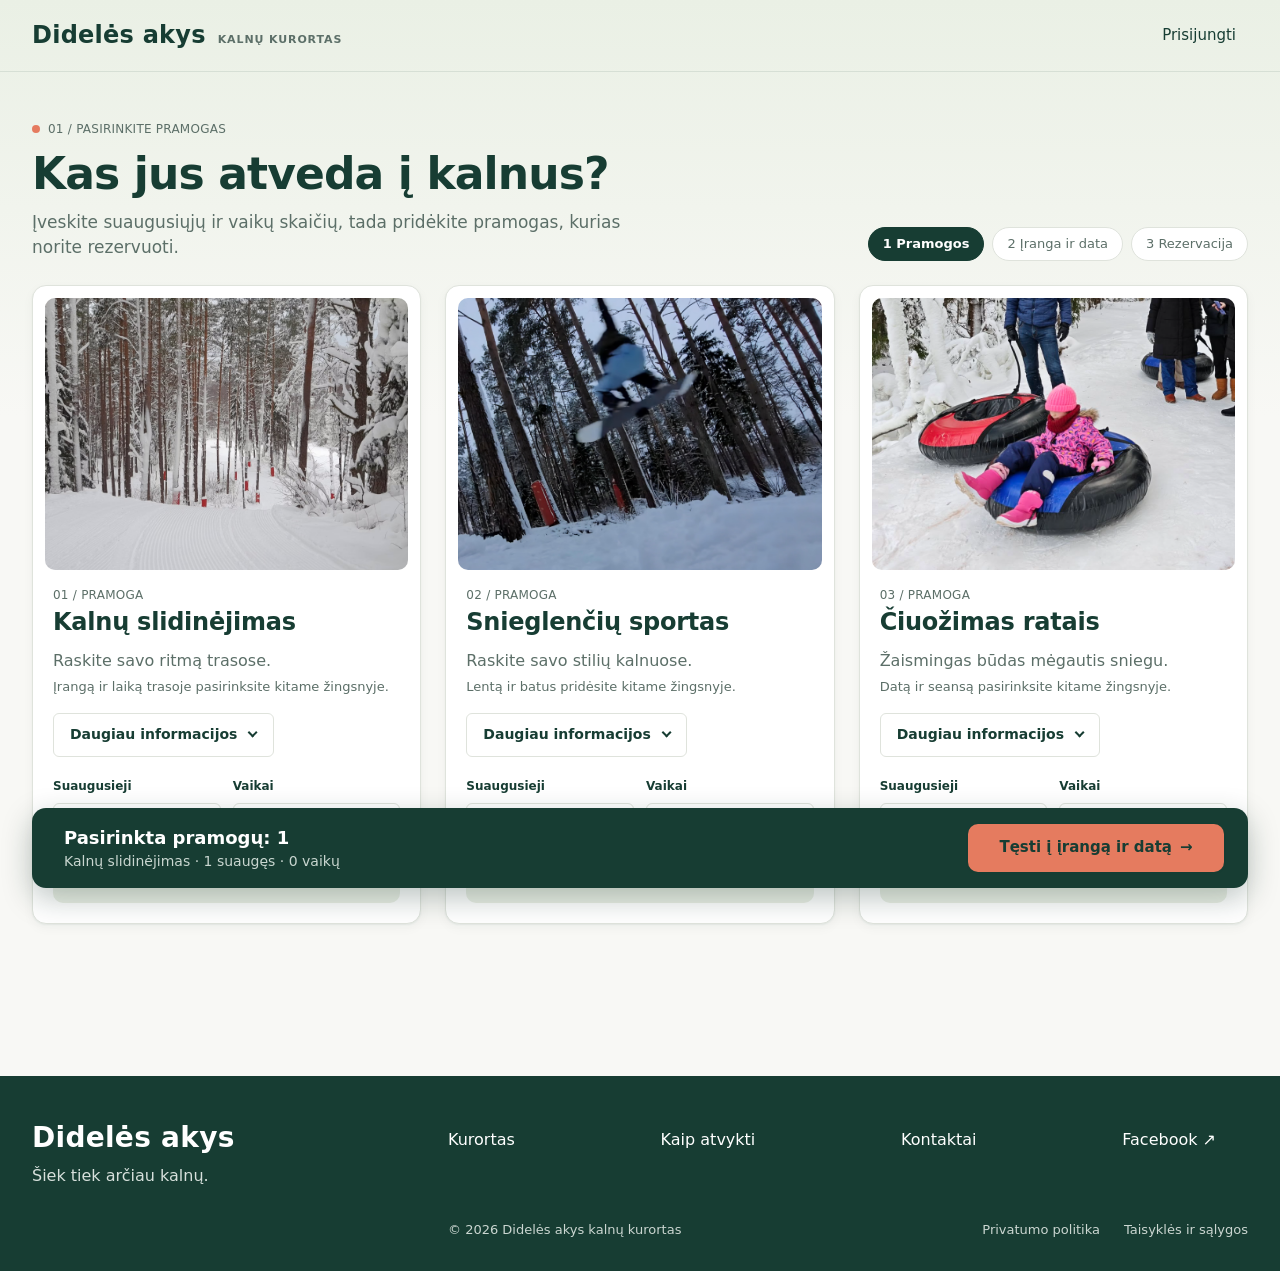
==== attractions.html @ ebd8e219 "Initial commit" ====
<!DOCTYPE html>
<html lang="lt">
<head>
  <meta charset="utf-8">
  <meta name="viewport" content="width=device-width, initial-scale=1">
  <title>Pasirinkite pramogas – Didelės akys kalnų kurortas</title>
  <meta name="description" content="Pasirinkite pramogas Didelės akys kalnų kurorte: kalnų slidinėjimą, snieglenčių sportą ir čiuožimą ratais.">
  <link rel="alternate" hreflang="en" href="index.html">
  <link rel="alternate" hreflang="lt" href="lt.html">
  <link rel="stylesheet" href="css/attractions.css">
</head>
<body>
  <a class="skip-link" href="#main">Pereiti prie turinio</a>

  <header class="site-header">
    <div class="container header-inner">
      <a class="brand" href="index.html" id="nav-home" data-action="home" aria-label="Didelės akys kalnų kurortas, pradžia">
        <span class="brand-name">Didelės akys</span>
        <span class="brand-sub">Kalnų kurortas</span>
      </a>
      <nav class="header-nav" aria-label="Pagrindinė naršymo juosta">
        <a class="nav-link nav-hide-sm" href="#" id="nav-login" data-action="login">Prisijungti</a>
      </nav>
    </div>
  </header>

  <main id="main" class="container">
    <section class="page-intro" aria-labelledby="page-title">
      <p class="eyebrow">01 / Pasirinkite pramogas</p>
      <h1 id="page-title">Kas jus atveda į kalnus?</h1>
      <div class="intro-row">
        <p class="lead">Įveskite suaugusiųjų ir vaikų skaičių, tada pridėkite pramogas, kurias norite rezervuoti.</p>
        <ol class="steps" aria-label="Rezervavimo žingsniai">
          <li aria-current="step" data-step="attractions">1 Pramogos</li>
          <li data-step="gear-date">2 Įranga ir data</li>
          <li data-step="reservation">3 Rezervacija</li>
        </ol>
      </div>
    </section>

    <form class="booking" id="booking-form" action="#" method="post">
      <div class="booking-layout">

        <!-- Each card is one attraction. JS can find everything through the data-* hooks. Descriptions use native <details>, so no JS is needed to expand them. -->
        <ul class="attractions" id="attractions-list" aria-label="Pramogos">

          <!-- Alpine skiing -->
          <li class="card" data-attraction="alpine-skiing" data-name="Kalnų slidinėjimas">
            <img class="card-img" src="images/alpine-skiing.jpg" alt="Du žmonės slidinėja saulėtoje trasoje" width="332" height="392" loading="lazy">
            <div class="card-body">
              <div class="card-head">
                <div>
                  <p class="eyebrow">01 / Pramoga</p>
                  <h2>Kalnų slidinėjimas</h2>
                </div>
              </div>
              <p class="card-text">Raskite savo ritmą trasose.</p>
              <p class="card-note">Įrangą ir laiką trasoje pasirinksite kitame žingsnyje.</p>

              <details class="more">
                <summary><span class="more-closed">Daugiau informacijos</span><span class="more-open">Mažiau informacijos</span></summary>
                <div class="more-body">
                  <p>Mūsų trasos tinka ir pradedantiesiems, ir patyrusiems slidininkams. Švelnūs šlaitai papėdėje – puiki vieta pirmiesiems posūkiams, o aukštesnės trasos suteikia erdvės greičiui ir ilgiems nusileidimams.</p>
                  <p>Visą dieną veikia keltuvai, o papėdėje rasite įrangos nuomą ir instruktorius, kurie padės parinkti tinkamą dydį ir pasidalys patarimais.</p>
                </div>
              </details>

              <div class="card-controls">
                <div class="field">
                  <label for="ski-adults">Suaugusieji</label>
                  <input class="qty" id="ski-adults" name="ski-adults" data-qty="adults" type="number" inputmode="numeric" min="0" max="20" value="0">
                </div>
                <div class="field">
                  <label for="ski-children">Vaikai</label>
                  <input class="qty" id="ski-children" name="ski-children" data-qty="children" type="number" inputmode="numeric" min="0" max="20" value="0">
                </div>
                <div class="select">
                  <input type="checkbox" id="ski-select" name="attractions" data-select value="alpine-skiing">
                  <label class="btn btn-select" for="ski-select">
                    <span class="when-off">+ Pasirinkti pramogą</span>
                    <span class="when-on">✓ Pasirinkta</span>
                  </label>
                </div>
              </div>
            </div>
          </li>

          <!-- Snowboarding -->
          <li class="card" data-attraction="snowboarding" data-name="Snieglenčių sportas">
            <img class="card-img" src="images/snowboarding.jpg" alt="Snieglentininkas leidžiasi per apsnigtą mišką" width="332" height="392" loading="lazy">
            <div class="card-body">
              <div class="card-head">
                <div>
                  <p class="eyebrow">02 / Pramoga</p>
                  <h2>Snieglenčių sportas</h2>
                </div>
              </div>
              <p class="card-text">Raskite savo stilių kalnuose.</p>
              <p class="card-note">Lentą ir batus pridėsite kitame žingsnyje.</p>

              <details class="more">
                <summary><span class="more-closed">Daugiau informacijos</span><span class="more-open">Mažiau informacijos</span></summary>
                <div class="more-body">
                  <p>Nesvarbu, ar stojate ant lentos pirmą kartą, ar jau mėgstate gilų sniegą – trasos pritaikytos visiems lygiams. Pradedantiesiems skirta lėtesnė zona, kurioje saugu mokytis pusiausvyros.</p>
                  <p>Lentą ir batus galite išsinuomoti papėdėje – darbuotojai padės juos pritaikyti, kad diena kalnuose būtų patogi.</p>
                </div>
              </details>

              <div class="card-controls">
                <div class="field">
                  <label for="board-adults">Suaugusieji</label>
                  <input class="qty" id="board-adults" name="board-adults" data-qty="adults" type="number" inputmode="numeric" min="0" max="20" value="0">
                </div>
                <div class="field">
                  <label for="board-children">Vaikai</label>
                  <input class="qty" id="board-children" name="board-children" data-qty="children" type="number" inputmode="numeric" min="0" max="20" value="0">
                </div>
                <div class="select">
                  <input type="checkbox" id="board-select" name="attractions" data-select value="snowboarding">
                  <label class="btn btn-select" for="board-select">
                    <span class="when-off">+ Pasirinkti pramogą</span>
                    <span class="when-on">✓ Pasirinkta</span>
                  </label>
                </div>
              </div>
            </div>
          </li>

          <!-- Snow tubing -->
          <li class="card" data-attraction="snow-tubing" data-name="Čiuožimas ratais">
            <img class="card-img" src="images/snow-tubing.jpg" alt="Žmonių grupė čiuožia pripučiamais ratais" width="332" height="392" loading="lazy">
            <div class="card-body">
              <div class="card-head">
                <div>
                  <p class="eyebrow">03 / Pramoga</p>
                  <h2>Čiuožimas ratais</h2>
                </div>
              </div>
              <p class="card-text">Žaismingas būdas mėgautis sniegu.</p>
              <p class="card-note">Datą ir seansą pasirinksite kitame žingsnyje.</p>

              <details class="more">
                <summary><span class="more-closed">Daugiau informacijos</span><span class="more-open">Mažiau informacijos</span></summary>
                <div class="more-body">
                  <p>Čiuožimas ratais – paprasčiausias būdas pasijusti vaiku. Atsisėskite ant pripučiamo rato ir leiskitės žemyn sklandžia, specialiai paruošta trasa.</p>
                  <p>Pramoga tinka visai šeimai, o ratus į viršų pakelia keltuvas, todėl nereikia lipti į kalną pėsčiomis.</p>
                </div>
              </details>

              <div class="card-controls">
                <div class="field">
                  <label for="tube-adults">Suaugusieji</label>
                  <input class="qty" id="tube-adults" name="tube-adults" data-qty="adults" type="number" inputmode="numeric" min="0" max="20" value="0">
                </div>
                <div class="field">
                  <label for="tube-children">Vaikai</label>
                  <input class="qty" id="tube-children" name="tube-children" data-qty="children" type="number" inputmode="numeric" min="0" max="20" value="0">
                </div>
                <div class="select">
                  <input type="checkbox" id="tube-select" name="attractions" data-select value="snow-tubing">
                  <label class="btn btn-select" for="tube-select">
                    <span class="when-off">+ Pasirinkti pramogą</span>
                    <span class="when-on">✓ Pasirinkta</span>
                  </label>
                </div>
              </div>
            </div>
          </li>
        </ul>

        <!-- Summary. JS updates the title and detail, and can disable the button when nothing is selected. -->
        <div class="summary" id="summary" data-summary role="region" aria-label="Pasirinkimo santrauka">
          <div aria-live="polite" aria-atomic="true">
            <p class="summary-title" data-summary-title>Pasirinkta pramogų: 1</p>
            <p class="summary-detail" data-summary-detail>Kalnų slidinėjimas · 1 suaugęs · 0 vaikų</p>
          </div>
          <button class="btn btn-primary btn-lg" id="summary-continue" data-summary-submit type="submit">Tęsti į įrangą ir datą <span aria-hidden="true">→</span></button>
        </div>
      </div>
    </form>
  </main>

  <footer class="site-footer">
    <div class="container footer-inner">
      <div class="footer-brand">
        <p class="brand-name">Didelės akys</p>
        <p>Šiek tiek arčiau kalnų.</p>
      </div>
      <nav class="footer-nav" aria-label="Apatinė naršymo juosta">
        <a href="#" id="footer-resort" data-action="resort">Kurortas</a>
        <a href="#" id="footer-getting-here" data-action="getting-here">Kaip atvykti</a>
        <a href="#" id="footer-contact" data-action="contact">Kontaktai</a>
        <a href="#" id="footer-facebook" data-action="facebook">Facebook <span aria-hidden="true">↗</span></a>
      </nav>
      <div class="footer-legal">
        <p>© 2026 Didelės akys kalnų kurortas</p>
        <nav aria-label="Teisinė informacija">
          <a href="#" id="footer-privacy" data-action="privacy">Privatumo politika</a>
          <a href="#" id="footer-terms" data-action="terms">Taisyklės ir sąlygos</a>
        </nav>
      </div>
    </div>
  </footer>
</body>
</html>
---- css/attractions.css ----
/* ==========================================================
   Alto Mountain Resort – attractions page
   Mobile-first. Breakpoints: 640px, 900px
   ========================================================== */

/* ---------- Tokens ---------- */
:root {
  --bg: #f8f8f5;
  --surface: #ffffff;
  --forest: #173d33;        /* text, headings, footer */
  --forest-soft: #5c6f68;   /* secondary text */
  --sage: #ebf0e6;          /* soft panels, secondary buttons */
  --line: #dfe3dc;
  --coral: #e57b5f;         /* primary action */
  --coral-dark: #d4684b;

  --shadow-sm: 0 1px 2px rgba(23, 61, 51, 0.06), 0 4px 12px rgba(23, 61, 51, 0.04);
  --shadow-md: 0 2px 4px rgba(23, 61, 51, 0.06), 0 12px 28px rgba(23, 61, 51, 0.10);

  --font: system-ui, -apple-system, "Segoe UI", Roboto, "Helvetica Neue", Arial, sans-serif;

  --radius-sm: 6px;
  --radius: 10px;
  --radius-lg: 14px;

  --space-1: 0.25rem;
  --space-2: 0.5rem;
  --space-3: 0.75rem;
  --space-4: 1rem;
  --space-5: 1.5rem;
  --space-6: 2rem;
  --space-7: 3rem;

  --container: 82rem;
  --gutter: 1rem;
}

/* ---------- Reset / base ---------- */
*, *::before, *::after { box-sizing: border-box; }

html { -webkit-text-size-adjust: 100%; scroll-behavior: smooth; }

body {
  margin: 0;
  font-family: var(--font);
  font-size: 1rem;
  line-height: 1.5;
  color: var(--forest);
  background: linear-gradient(180deg, #eaf0e5 0, var(--bg) 26rem) no-repeat, var(--bg);
  -webkit-font-smoothing: antialiased;
}

::selection { background: var(--coral); color: var(--forest); }

img { display: block; max-width: 100%; height: auto; }

h1, h2, h3, p, ul, ol { margin: 0; }
ul, ol { padding: 0; list-style: none; }

a { color: inherit; text-decoration: none; }

:focus-visible {
  outline: 3px solid var(--coral);
  outline-offset: 2px;
}

@media (prefers-reduced-motion: reduce) {
  html { scroll-behavior: auto; }
  * { transition: none !important; }
}

/* ---------- Layout helpers ---------- */
.container {
  width: 100%;
  max-width: var(--container);
  margin-inline: auto;
  padding-inline: var(--gutter);
}

.skip-link {
  position: absolute;
  left: var(--space-4);
  top: -4rem;
  z-index: 100;
  padding: var(--space-2) var(--space-4);
  background: var(--forest);
  color: #fff;
  border-radius: var(--radius-sm);
}
.skip-link:focus { top: var(--space-2); }

.eyebrow {
  font-size: 0.75rem;
  font-weight: 500;
  letter-spacing: 0.02em;
  text-transform: uppercase;
  color: var(--forest-soft);
}
/* ---------- Buttons ---------- */
.btn {
  display: inline-flex;
  align-items: center;
  justify-content: center;
  gap: var(--space-2);
  min-height: 2.75rem;               /* 44px touch target */
  padding: 0 var(--space-5);
  border: 0;
  border-radius: var(--radius);
  font: inherit;
  font-size: 0.9375rem;
  font-weight: 600;
  cursor: pointer;
  transition: background-color 0.15s ease, color 0.15s ease, transform 0.1s ease;
}
.btn:active { transform: translateY(1px); }
.btn-primary { background: var(--coral); color: var(--forest); box-shadow: 0 1px 2px rgba(23, 61, 51, 0.15); }
.btn-primary:hover { background: var(--coral-dark); }
.btn-soft { background: var(--sage); color: var(--forest); }
.btn-soft:hover { background: #dfe8d8; }
.btn-lg { min-height: 3rem; }

/* ---------- Header ---------- */
.site-header { border-bottom: 1px solid rgba(23, 61, 51, 0.1); }

.header-inner {
  display: flex;
  align-items: center;
  justify-content: space-between;
  gap: var(--space-3);
  padding-block: var(--space-4);
}

.brand { display: flex; align-items: baseline; gap: var(--space-3); }
.brand-name {
  font-size: 1.5rem;
  font-weight: 800;
  letter-spacing: 0.01em;
  line-height: 1;
}
.brand-sub { display: none; font-size: 0.6875rem; font-weight: 600; text-transform: uppercase; letter-spacing: 0.08em; color: var(--forest-soft); }

.header-nav { display: flex; align-items: center; gap: var(--space-2); }
.header-nav .btn { padding-inline: var(--space-4); }
.nav-link { padding: var(--space-2) var(--space-3); font-size: 0.9375rem; font-weight: 500; border-radius: var(--radius-sm); }
.nav-link:hover { background: rgba(23, 61, 51, 0.06); }
.nav-hide-sm { display: none; }

/* ---------- Page intro ---------- */
.page-intro { padding-block: var(--space-7) var(--space-5); }
.page-intro .eyebrow::before {
  content: "";
  display: inline-block;
  width: 0.5rem;
  height: 0.5rem;
  margin-right: var(--space-2);
  border-radius: 50%;
  background: var(--coral);
}

h1 {
  margin-block: var(--space-3) var(--space-3);
  font-size: clamp(1.875rem, 5vw + 0.5rem, 2.75rem);
  line-height: 1.1;
  letter-spacing: -0.02em;
  font-weight: 800;
}

.intro-row { display: grid; gap: var(--space-4); }
.lead { color: var(--forest-soft); max-width: 40rem; font-size: 1.0625rem; }

.steps { display: flex; flex-wrap: wrap; gap: var(--space-2); font-size: 0.8125rem; }
.steps li {
  padding: 0.375rem 0.875rem;
  color: var(--forest-soft);
  background: var(--surface);
  border: 1px solid var(--line);
  border-radius: 999px;
}
.steps [aria-current="step"] { color: #fff; font-weight: 600; background: var(--forest); border-color: var(--forest); }

/* ---------- Booking layout ---------- */
/* One column: attractions, then the summary. */
.booking-layout {
  display: grid;
  grid-template-columns: minmax(0, 1fr);
  grid-template-areas: "list" "summary";
  gap: var(--space-5);
  margin-bottom: var(--space-7);
}

.attractions {
  grid-area: list;
  display: grid;
  gap: var(--space-4);
  align-content: start;
}

/* ---------- Attraction card ---------- */
.card {
  display: grid;
  gap: var(--space-4);
  padding: var(--space-3);
  background: var(--surface);
  border: 1px solid var(--line);
  border-radius: var(--radius-lg);
  box-shadow: var(--shadow-sm);
  transition: border-color 0.15s ease, box-shadow 0.2s ease, background-color 0.15s ease;
}
@media (hover: hover) {
  .card:hover { box-shadow: var(--shadow-md); }
}
/* Selected state, no JS needed */
.card:has(input[type="checkbox"]:checked) {
  border-color: var(--forest);
  background: #fbfdf9;
  box-shadow: 0 0 0 1px var(--forest), var(--shadow-md);
}

.card-img {
  width: 100%;
  aspect-ratio: 16 / 10;
  object-fit: cover;
  background: var(--sage);
  border-radius: var(--radius);
}

.card-body { display: flex; flex-direction: column; gap: var(--space-1); padding: 0 var(--space-2) var(--space-2); }

.card-head { display: flex; justify-content: space-between; align-items: flex-start; gap: var(--space-3); }

h2 { font-size: 1.5rem; line-height: 1.2; font-weight: 700; letter-spacing: -0.01em; margin-top: var(--space-1); }

.info-link { font-size: 0.8125rem; font-weight: 500; white-space: nowrap; padding: var(--space-1) 0; }
.info-link:hover { text-decoration: underline; }

.card-text { margin-top: var(--space-2); color: var(--forest-soft); }
.card-note { font-size: 0.8125rem; color: var(--forest-soft); }

.card-controls {
  display: grid;
  grid-template-columns: 1fr 1fr;
  gap: var(--space-3);
  margin-top: var(--space-4);
  align-items: end;
}
.select { grid-column: 1 / -1; }

.field { display: grid; gap: var(--space-2); }
.field label { font-size: 0.75rem; font-weight: 600; }

.qty {
  width: 100%;
  min-height: 2.75rem;
  padding: 0 var(--space-3);
  font: inherit;
  font-size: 1rem;           /* 16px prevents iOS zoom on focus */
  text-align: center;
  color: var(--forest);
  background: var(--surface);
  border: 1px solid var(--line);
  border-radius: var(--radius-sm);
  transition: border-color 0.15s ease, box-shadow 0.15s ease;
}
.qty:focus { border-color: var(--forest); box-shadow: 0 0 0 3px rgba(23, 61, 51, 0.12); }

/* Visually hidden checkbox, label acts as the button */
.select input {
  position: absolute;
  width: 1px; height: 1px;
  margin: -1px; padding: 0;
  overflow: hidden;
  clip-path: inset(50%);
  white-space: nowrap;
}
.btn-select { width: 100%; background: var(--sage); }
.btn-select:hover { background: #dfe8d8; }
.select input:focus-visible + .btn-select { outline: 3px solid var(--coral); outline-offset: 2px; }
.select input:checked + .btn-select { background: var(--forest); color: #fff; }
.when-on { display: none; }
.select input:checked + .btn-select .when-on { display: inline; }
.select input:checked + .btn-select .when-off { display: none; }

/* Card layout by breakpoint:
   phone   – one column, image on top
   tablet  – one column, image beside the text
   desktop – three tiles side by side, image on top */
@media (min-width: 40em) and (max-width: 63.99em) {
  .card { grid-template-columns: 10rem 1fr; padding: var(--space-4); gap: var(--space-5); }
  .card-img { aspect-ratio: 5 / 6; align-self: start; }   /* fixed shape: does not stretch when the tile expands */
  .card-body { padding: 0; }
}
@media (min-width: 52em) and (max-width: 63.99em) {
  .card-controls { grid-template-columns: 8.5rem 8.5rem 1fr; }
  .select { grid-column: auto; }
}
@media (min-width: 64em) {
  .attractions { grid-template-columns: repeat(3, minmax(0, 1fr)); align-items: start; gap: var(--space-5); }
  .card-img { aspect-ratio: 4 / 3; }
}

/* ---------- Expandable description (native <details>, no JS) ---------- */
.more { margin-top: var(--space-3); }

.more summary {
  display: inline-flex;
  align-items: center;
  gap: var(--space-3);
  min-height: 2.75rem;               /* 44px touch target */
  padding: 0 var(--space-4);
  font-size: 0.875rem;
  font-weight: 600;
  cursor: pointer;
  list-style: none;
  background: var(--surface);
  border: 1px solid var(--line);
  border-radius: var(--radius-sm);
  transition: background-color 0.15s ease;
}
.more summary::-webkit-details-marker { display: none; }
.more summary:hover { background: var(--sage); }
.more summary::after {
  content: "";
  width: 0.45rem;
  height: 0.45rem;
  border-right: 2px solid currentColor;
  border-bottom: 2px solid currentColor;
  transform: translateY(-2px) rotate(45deg);
  transition: transform 0.15s ease;
}
.more[open] summary::after { transform: translateY(2px) rotate(-135deg); }

.more-open { display: none; }
.more[open] .more-open { display: inline; }
.more[open] .more-closed { display: none; }

.more-body { display: grid; gap: var(--space-3); padding-top: var(--space-3); color: var(--forest-soft); }

/* ---------- Summary bar ---------- */
.summary {
  grid-area: summary;
  position: sticky;                  /* stays in view while browsing the attractions */
  bottom: max(var(--space-3), env(safe-area-inset-bottom));
  z-index: 5;
  display: grid;
  gap: var(--space-4);
  padding: var(--space-4) var(--space-5);
  color: #fff;
  background: var(--forest);
  border-radius: var(--radius-lg);
  box-shadow: 0 10px 30px rgba(15, 43, 36, 0.28);
}
.summary-title { font-size: 1.125rem; font-weight: 700; }
.summary-detail { font-size: 0.875rem; color: #c9d6d0; }
.summary .btn { width: 100%; }

/* ---------- Footer ---------- */
.site-footer { background: var(--forest); color: #fff; }

.footer-inner { display: grid; gap: var(--space-6); padding-block: var(--space-7) var(--space-6); }
.footer-brand .brand-name { margin-bottom: var(--space-3); display: block; font-size: 1.75rem; }
.footer-brand p:last-child { color: #d7e0dc; }

.footer-nav { display: flex; flex-wrap: wrap; gap: var(--space-3) var(--space-6); font-weight: 500; }
.footer-nav a { padding-block: var(--space-1); }

.footer-legal { display: grid; gap: var(--space-3); font-size: 0.8125rem; color: #cbd6d1; }
.footer-legal nav { display: flex; gap: var(--space-5); }
.site-footer a:hover { text-decoration: underline; }

/* ==========================================================
   ≥ 640px – tablets
   ========================================================== */
@media (min-width: 40em) {
  :root { --gutter: 2rem; }

  .brand-sub { display: inline; }
  .nav-hide-sm { display: inline-block; }
  .header-nav { gap: var(--space-4); }

  .intro-row { grid-template-columns: 1fr auto; align-items: end; }

  .summary { grid-template-columns: 1fr auto; align-items: center; padding: var(--space-4) var(--space-5) var(--space-4) var(--space-6); }
  .summary .btn { width: auto; min-width: 16rem; }

  .footer-inner { grid-template-columns: 1fr auto; }
  .footer-legal { grid-column: 1 / -1; grid-auto-flow: column; justify-content: space-between; }
}

/* ==========================================================
   ≥ 900px – desktop footer layout
   ========================================================== */
@media (min-width: 56.25em) {
  .footer-inner { grid-template-columns: 1fr 2fr auto; align-items: start; }
  .footer-nav { justify-content: space-between; }
  .footer-legal { grid-column: 2 / -1; }
}
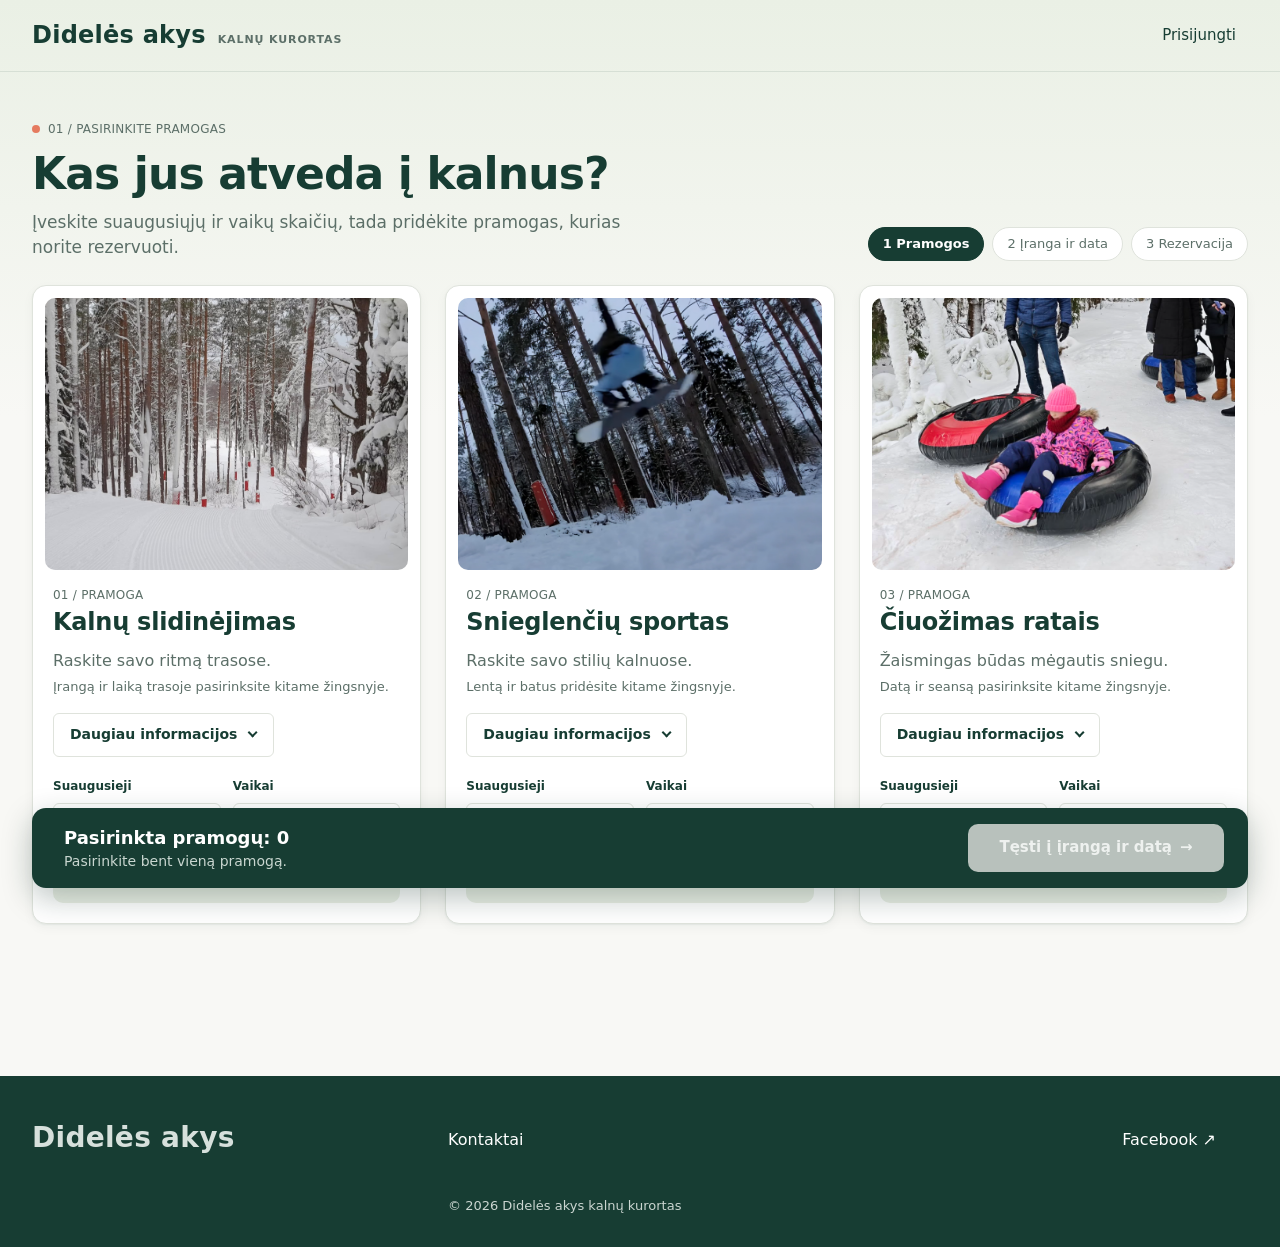
==== commit 9871de82: "feat: create login/register pages" ====
--- a/attractions.html
+++ b/attractions.html
@@ -19,7 +19,7 @@
         <span class="brand-sub">Kalnų kurortas</span>
       </a>
       <nav class="header-nav" aria-label="Pagrindinė naršymo juosta">
-        <a class="nav-link nav-hide-sm" href="#" id="nav-login" data-action="login">Prisijungti</a>
+        <a class="nav-link nav-hide-sm" href="login.html" id="nav-login" data-action="login">Prisijungti</a>
       </nav>
     </div>
   </header>
@@ -171,8 +171,8 @@
         <!-- Summary. JS updates the title and detail, and can disable the button when nothing is selected. -->
         <div class="summary" id="summary" data-summary role="region" aria-label="Pasirinkimo santrauka">
           <div aria-live="polite" aria-atomic="true">
-            <p class="summary-title" data-summary-title>Pasirinkta pramogų: 1</p>
-            <p class="summary-detail" data-summary-detail>Kalnų slidinėjimas · 1 suaugęs · 0 vaikų</p>
+            <p class="summary-title" data-summary-title>Pasirinkta pramogų: 0</p>
+            <p class="summary-detail" data-summary-detail>Pasirinkite bent vieną pramogą.</p>
           </div>
           <button class="btn btn-primary btn-lg" id="summary-continue" data-summary-submit type="submit">Tęsti į įrangą ir datą <span aria-hidden="true">→</span></button>
         </div>
@@ -184,22 +184,16 @@
     <div class="container footer-inner">
       <div class="footer-brand">
         <p class="brand-name">Didelės akys</p>
-        <p>Šiek tiek arčiau kalnų.</p>
       </div>
       <nav class="footer-nav" aria-label="Apatinė naršymo juosta">
-        <a href="#" id="footer-resort" data-action="resort">Kurortas</a>
-        <a href="#" id="footer-getting-here" data-action="getting-here">Kaip atvykti</a>
-        <a href="#" id="footer-contact" data-action="contact">Kontaktai</a>
-        <a href="#" id="footer-facebook" data-action="facebook">Facebook <span aria-hidden="true">↗</span></a>
+        <a href="mailto:info@didelesakys.lt" id="footer-contact" data-action="contact">Kontaktai</a>
+        <a href="https://www.facebook.com/" target="_blank" rel="noopener noreferrer" id="footer-facebook" data-action="facebook">Facebook <span aria-hidden="true">↗</span></a>
       </nav>
       <div class="footer-legal">
         <p>© 2026 Didelės akys kalnų kurortas</p>
-        <nav aria-label="Teisinė informacija">
-          <a href="#" id="footer-privacy" data-action="privacy">Privatumo politika</a>
-          <a href="#" id="footer-terms" data-action="terms">Taisyklės ir sąlygos</a>
-        </nav>
       </div>
     </div>
   </footer>
+  <script src="js/attractions.js"></script>
 </body>
 </html>
--- a/css/attractions.css
+++ b/css/attractions.css
@@ -115,6 +115,7 @@
 .btn:active { transform: translateY(1px); }
 .btn-primary { background: var(--coral); color: var(--forest); box-shadow: 0 1px 2px rgba(23, 61, 51, 0.15); }
 .btn-primary:hover { background: var(--coral-dark); }
+.btn:disabled { cursor: not-allowed; background: #b8c1bc; color: #eef1ef; box-shadow: none; }
 .btn-soft { background: var(--sage); color: var(--forest); }
 .btn-soft:hover { background: #dfe8d8; }
 .btn-lg { min-height: 3rem; }
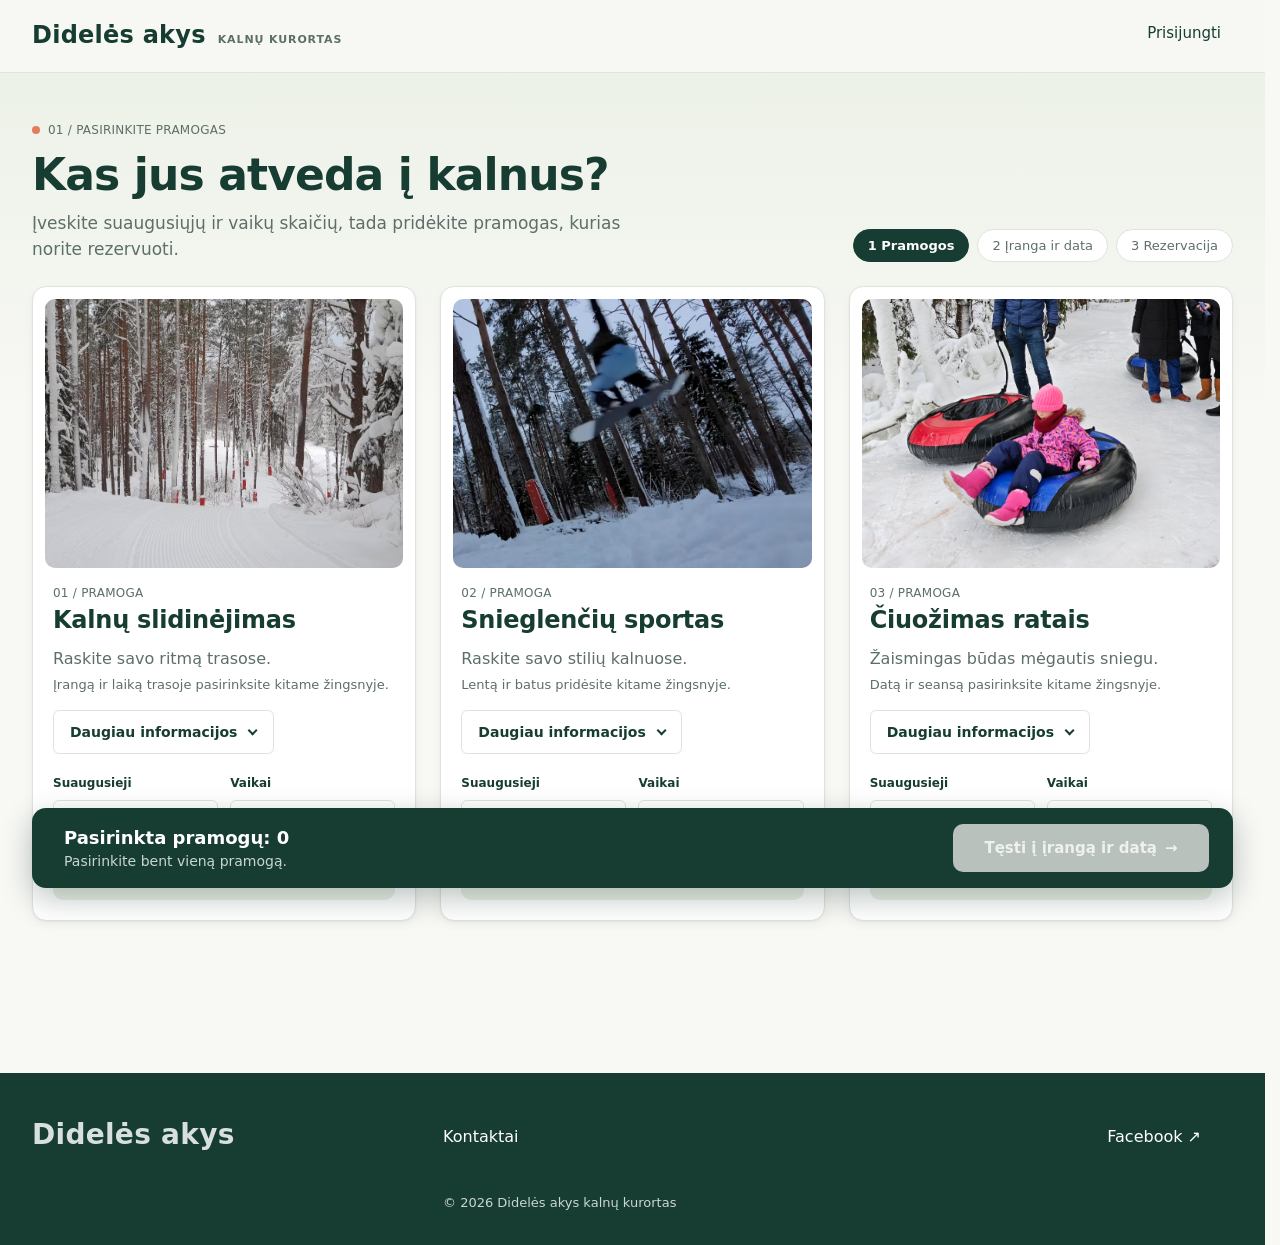
==== commit ec10a90f: "feat: create: confirmation page" ====
--- a/attractions.html
+++ b/attractions.html
@@ -18,7 +18,7 @@
         <span class="brand-name">Didelės akys</span>
         <span class="brand-sub">Kalnų kurortas</span>
       </a>
-      <nav class="header-nav" aria-label="Pagrindinė naršymo juosta">
+      <nav class="site-nav" aria-label="Pagrindinė naršymo juosta">
         <a class="nav-link nav-hide-sm" href="login.html" id="nav-login" data-action="login">Prisijungti</a>
       </nav>
     </div>
--- a/css/attractions.css
+++ b/css/attractions.css
@@ -38,7 +38,11 @@
 /* ---------- Reset / base ---------- */
 *, *::before, *::after { box-sizing: border-box; }
 
-html { -webkit-text-size-adjust: 100%; scroll-behavior: smooth; }
+html {
+  -webkit-text-size-adjust: 100%;
+  scroll-behavior: smooth;
+  scrollbar-gutter: stable;
+}
 
 body {
   margin: 0;
@@ -120,15 +124,23 @@
 .btn-soft:hover { background: #dfe8d8; }
 .btn-lg { min-height: 3rem; }
 
-/* ---------- Header ---------- */
-.site-header { border-bottom: 1px solid rgba(23, 61, 51, 0.1); }
+/* ---------- Header (identical on every page) ---------- */
+.site-header,
+.auth-header {
+  z-index: 20;
+  background: rgba(248, 248, 245, 0.94);
+  -webkit-backdrop-filter: blur(8px);
+  backdrop-filter: blur(8px);
+  border-bottom: 1px solid rgba(23, 61, 51, 0.1);
+}
 
 .header-inner {
+  position: relative;
   display: flex;
   align-items: center;
   justify-content: space-between;
-  gap: var(--space-3);
-  padding-block: var(--space-4);
+  gap: 1rem;
+  min-height: 4.5rem;
 }
 
 .brand { display: flex; align-items: baseline; gap: var(--space-3); }
@@ -140,9 +152,18 @@
 }
 .brand-sub { display: none; font-size: 0.6875rem; font-weight: 600; text-transform: uppercase; letter-spacing: 0.08em; color: var(--forest-soft); }
 
-.header-nav { display: flex; align-items: center; gap: var(--space-2); }
-.header-nav .btn { padding-inline: var(--space-4); }
-.nav-link { padding: var(--space-2) var(--space-3); font-size: 0.9375rem; font-weight: 500; border-radius: var(--radius-sm); }
+.site-nav { display: flex; align-items: center; gap: 1rem; }
+.site-nav .btn { padding-inline: var(--space-4); }
+.nav-link {
+  display: inline-flex;
+  align-items: center;
+  min-height: 2.75rem;
+  padding: 0.5rem 0.75rem;
+  border-radius: 6px;
+  font-size: 0.9375rem;
+  font-weight: 500;
+  color: var(--forest);
+}
 .nav-link:hover { background: rgba(23, 61, 51, 0.06); }
 .nav-hide-sm { display: none; }
 
